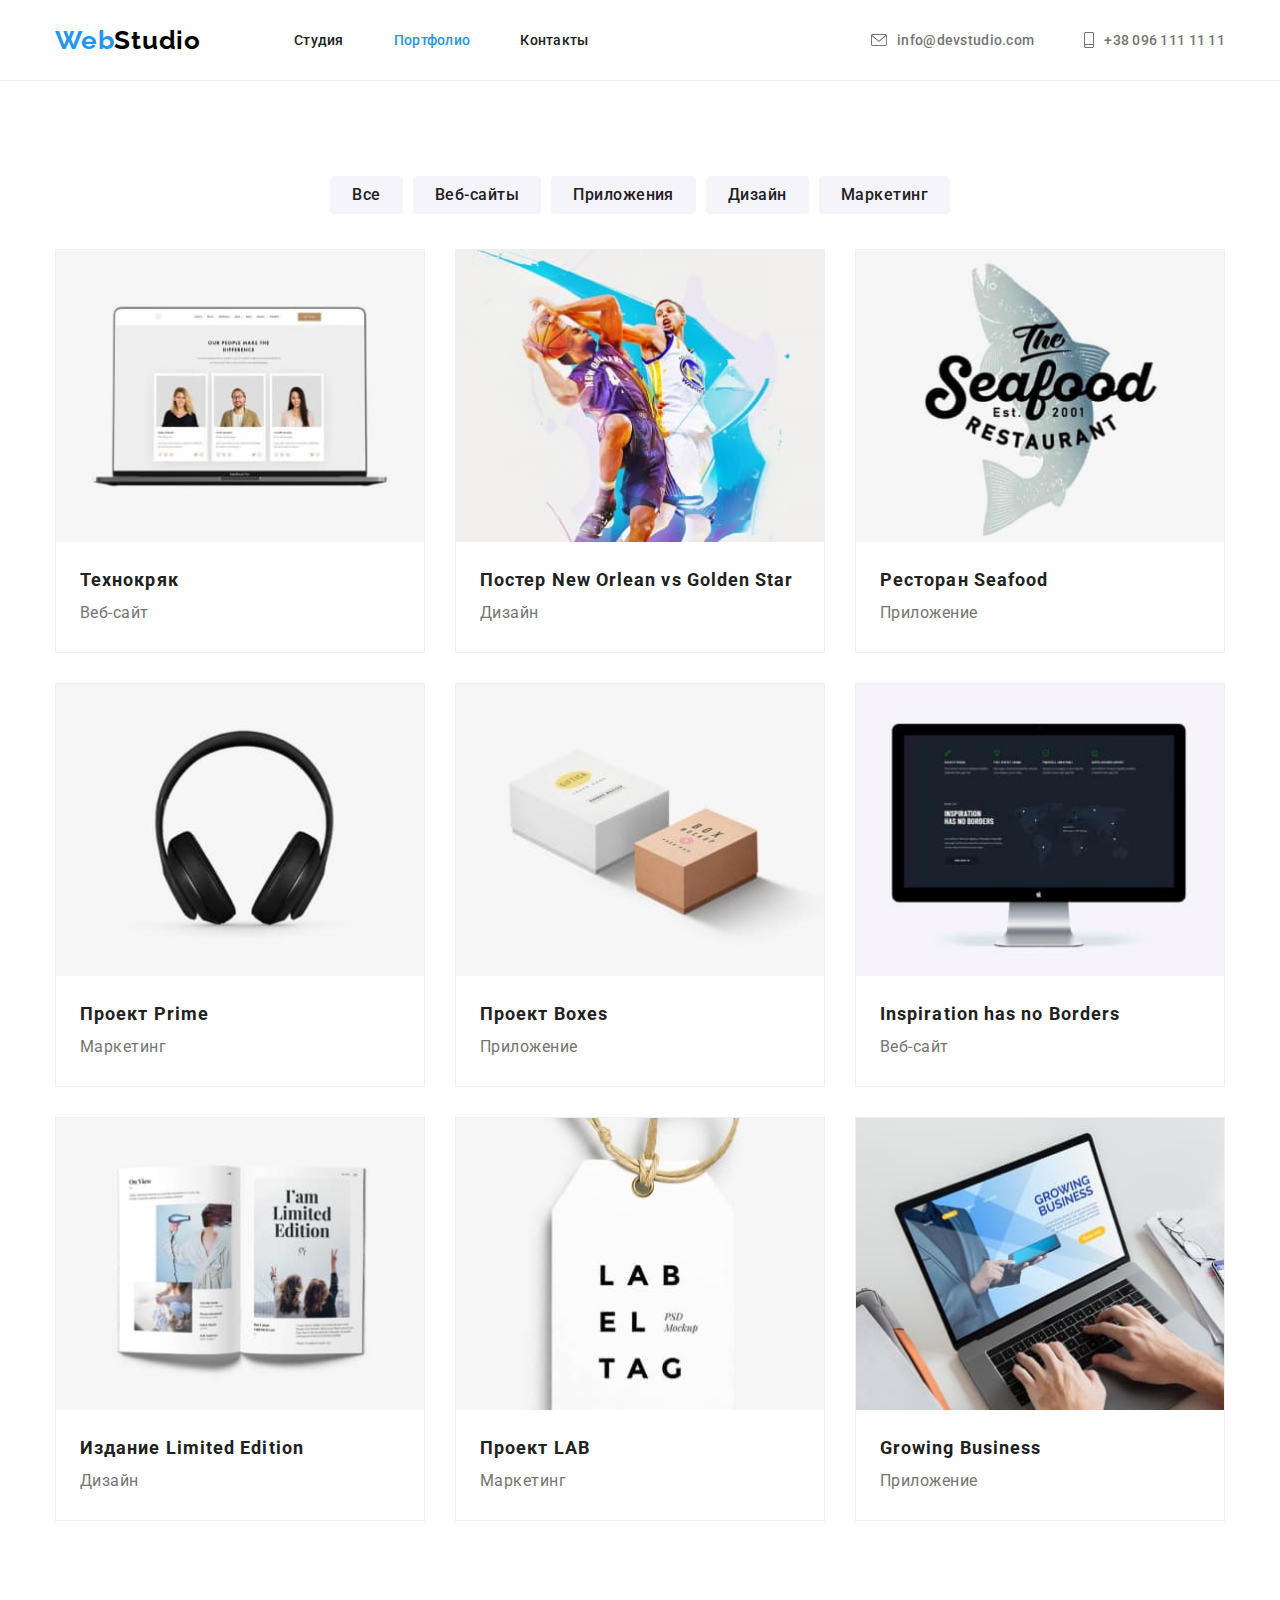
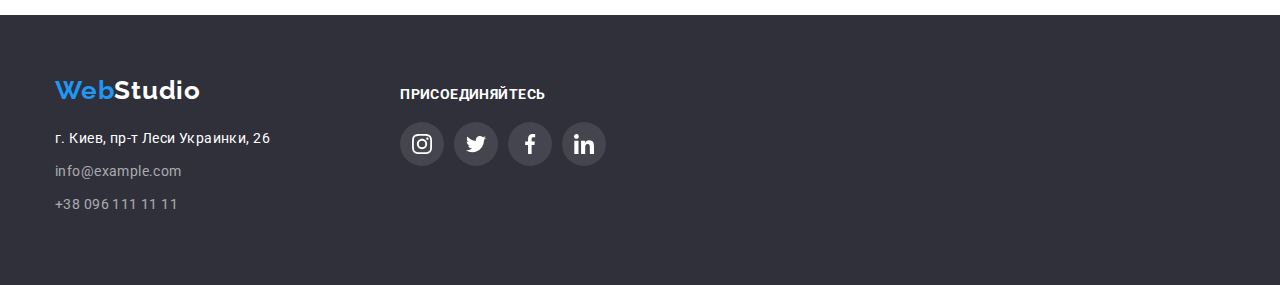
==== portfolio.html @ d2e9e51d "Add project" ====
<!DOCTYPE html>
<html lang="ru">
<head>
    <meta charset="UTF-8">
    <meta name="viewport" content="width=device-width, initial-scale=1.0">
    <title>WebStudio</title>
    <link rel="stylesheet" href="https://cdnjs.cloudflare.com/ajax/libs/modern-normalize/1.0.0/modern-normalize.min.css">
    <link rel="stylesheet" href="./css/styles.css"/>
    <link href="https://fonts.googleapis.com/css2?family=Raleway:wght@700&family=Roboto:wght@400;500;700;900&display=swap" rel="stylesheet">
</head>
<body>
    <!-- Шапка -->
    <header class="border">
        <nav class="container heder-nav">
            <a href="./index.html" class="logo-header"><span class="logo">Web</span>Studio</a>
            <ul class="site-nav list">
                <li class="item">
                    <a href="./index.html" class="link">Студия</a>
                </li>
                <li class="item">
                    <a href="" class="link current">Портфолио</a>
                </li>
                <li class="item">
                    <a href="" class="link">Контакты</a>
                </li>
            </ul>
            <ul class="contacts-nav list">
                <li class="item">
                    <a class="header-contacts connect-icon" href="mailto:info@devstudio.com">
                        <svg class="envelope connect-icon">
                            <use href="./images/sprite.svg#envelope"></use>
                        </svg>
                        info@devstudio.com
                    </a>
                </li>
                <li class="item item-contacts">
                    <a class="header-contacts connect-icon" href="tel:380961111111">
                        <svg class="smartphone connect-icon">
                            <use href="./images/sprite.svg#smartphone"></use>
                        </svg>
                        +38 096 111 11 11</a>
                </li>
            </ul>
        </nav>
    </header>
    
    <main>
        <!-- Portfolio -->
        <section class="section">
            <div class="container">
                <h1 class="hidden">Portfolio</h1>
                <ul class="filters-button list">
                    <li class="button-item">
                        <button type="button" class="portfolio-button primary">Все</button>
                    </li>
                    <li class="button-item">
                        <button type="button" class="portfolio-button secondary">Веб-сайты</button>
                    </li>
                    <li class="button-item">
                        <button type="button" class="portfolio-button secondary">Приложения</button>
                    </li>
                    <li class="button-item">
                        <button type="button" class="portfolio-button secondary">Дизайн</button>
                    </li>
                    <li class="button-item">
                        <button type="button" class="portfolio-button secondary">Маркетинг</button>
                    </li>
                </ul>
                <ul class="projects list">
                    <li class="project-bg project-item">
                        <a href="" class="link-list">
                            <div>
                                <img class="poster" src="./images/technokryak.jpg" width="370" alt="Ноутбук с открытой страницей магазина">
                            </div>
                            <div class="indent">
                                <h3 class="project-title">Технокряк</h3>
                                <p class="product-text">Веб-сайт</p>
                            </div>
                        </a>
                    </li>
                    <li class="project-bg project-item">
                        <a href="" class="link-list">
                            <div>
                                <img class="poster" src="./images/poster.jpg" width="370" alt="Постер с двумя баскетболистами">
                            </div>
                            <div class="indent">
                                <h3 class="project-title">Постер New Orlean vs Golden Star</h3>
                                <p class="product-text">Дизайн</p>
                            </div>
                        </a>
                    </li>
                    <li class="project-bg project-item">
                        <a href="" class="link-list">
                            <div>
                                <img class="poster" src="./images/restourant.jpg" width="370" alt="Вывеска с названием ресторана">
                            </div>
                            <div class="indent">
                                <h3 class="project-title">Ресторан Seafood</h3>
                                <p class="product-text">Приложение</p>
                            </div>
                        </a>
                    </li>
                    <li class="project-bg project-item">
                        <a href="" class="link-list">
                            <div>
                                <img class="poster" src="./images/prime.jpg" width="370" alt="Наушники">
                            </div>
                            <div class="indent">
                                <h3 class="project-title">Проект Prime</h3>
                                <p class="product-text">Маркетинг</p>    
                            </div>
                        </a>
                    </li>
                    <li class="project-bg project-item">
                        <a href="" class="link-list">
                            <div>
                                <img class="poster" src="./images/boxes.jpg" width="370" alt="Две маленькие коробки">
                            </div>
                            <div class="indent">
                                <h3 class="project-title">Проект Boxes</h3>
                                <p class="product-text">Приложение</p>
                            </div>
                        </a>
                    </li>
                    <li class="project-bg project-item">
                        <a href="" class="link-list">
                            <div>
                                <img class="poster" src="./images/computer.jpg" width="370" alt="Настольный компьютер">
                            </div>
                            <div class="indent">
                                <h3 class="project-title">Inspiration has no Borders</h3>
                                <p class="product-text">Веб-сайт</p>
                            </div>
                        </a>
                    </li>
                    <li class="project-bg project-item">
                        <a href="" class="link-list">
                            <div>
                                <img class="poster" src="./images/magazine.jpg" width="370" alt="Раскрытый журнал">
                            </div>
                            <div class="indent">
                                <h3 class="project-title">Издание Limited Edition</h3>
                                <p class="product-text">Дизайн</p>
                            </div>
                        </a>
                    </li>
                    <li class="project-bg project-item">
                        <a href="" class="link-list">
                            <div>
                                <img class="poster" src="./images/lab.jpg" width="370" alt="Этикетка">
                            </div>
                            <div class="indent">
                                <h3 class="project-title">Проект LAB</h3>
                                <p class="product-text">Маркетинг</p>
                            </div>
                        </a>
                    </li>
                    <li class="project-bg project-item">
                        <a href="" class="link-list">
                            <div>
                                <img class="poster" src="./images/laptop.jpg" width="370" alt="Ноутбук с открытым приложением">
                            </div>
                            <div class="indent">
                                <h3 class="project-title">Growing Business</h3>
                                <p class="product-text">Приложение</p>
                            </div>
                        </a>
                    </li>
                </ul>
            </div>
        </section>
    </main>

    <!-- footer -->
    <footer class="accent">
        <div class="container">
            <div class="footer block">
                <a href="" class="logo-footer"><span class="logo">Web</span>Studio</a>
                <address>
                    <p class="address-text">г. Киев, пр-т Леси Украинки, 26</p>
                    <a href="mailto:info@example.com" class="footer-contacts">info@example.com</a><br>
                    <a href="tel:380961111111" class="footer-contacts">+38 096 111 11 11</a>
                </address>
            </div>
            <div class="footer block">
                <h3 class="social">присоединяйтесь</h3>
                <ul class="list social-icon-list">
                    <li class="item social-icon-item">
                        <a class="link social-icon-link footer-icon" href="https://www.instagram.com/" aria-label="ссылка Инстаграм">
                            <svg class="social-icon">
                                <use href="./images/sprite.svg#instagram"></use>
                            </svg>
                        </a>
                    </li>
                    <li class="item social-icon-item">
                        <a class="link social-icon-link footer-icon" href="https://twitter.com/" aria-label="ссылка Твиттер">
                            <svg class="social-icon">
                                <use href="./images/sprite.svg#twitter"></use>
                            </svg>
                        </a>
                    </li>
                    <li class="item social-icon-item">
                        <a class="link social-icon-link footer-icon" href="https://facebook.com/" aria-label="ссылка Фейсбук">
                            <svg class="social-icon">
                                <use href="./images/sprite.svg#facebook"></use>
                            </svg>
                        </a>
                    </li>
                    <li class="item social-icon-item">
                        <a class="link social-icon-link footer-icon" href="https://www.linkedin.com/" aria-label="ссылка Линкедин">
                            <svg class="social-icon">
                                <use href="./images/sprite.svg#linkedin"></use>
                            </svg>
                        </a>
                    </li>
                </ul>
            </div>
        </div>
    </footer>
        
    </body>
    </html>
---- css/styles.css ----
:root {
    --primary-text-color: #212121;
    --secondary-text-color: #757575;
    --title-text-color: #FFFFFF;
    --accent-color: #2196F3;
    --logo-header-color: #000000;
    --footer-contact-color: rgba(255, 255, 255, 0.6);
    --button-bg-color: #F5F4FA;
    --main-background-color: #FFFFFF;
    --secondary-background-color: #2F303A;
    --additional-background-color: #F5F4FA;
    --baner-background-color: #C4C4C4;
}
html {
    box-sizing: border-box;
}
*,
*::before,
*::after {
    box-sizing: inherit;
}
body {
    background-color: var(--main-background-color);
}
img {
    display: block;
    max-width: 100%;
    height: auto;
}
.container {
    margin-left: auto;
    margin-right: auto;
    width: 1200px;
    padding-left: 15px;
    padding-right: 15px;
    /*outline: 1px solid tomato;*/
}
.list {
    padding: 0;
    margin: 0;
    list-style: none;
}

/* background-color */
.section-team {
    background-color: var(--additional-background-color);
}

/* logo */
.logo {
    color: var(--accent-color);
}
.logo-header,
.logo-footer {
    text-decoration: none;
    font-family: Raleway;
    font-style: normal;
    font-weight: bold;
    font-size: 26px;
    line-height: 31px;
    letter-spacing: 0.03em;
}
.logo-header {
    color: var(--logo-header-color);
}
.logo-footer {
    display: inline-block;
    margin-bottom: 20px;
    color: var(--title-text-color);
}

/* nav */
.border {
    border-bottom: 1px solid #ECECEC;
}
.heder-nav {
    display: flex;
    align-items: center;
}
.site-nav {
    display: flex;
    margin-left: 93px;
}
.site-nav .item:not(:last-child) {
    margin-right: 50px;
}

.site-nav .link.current {
    color: var(--accent-color);
}
.site-nav .link {
    display: block;
    padding-top: 32px;
    padding-bottom: 32px;
}

.contacts-nav {
    display: flex;
    align-items: center;
    margin-left: auto;
}
.contacts-nav .header-contacts {
    display: flex;
    align-items: center;
    padding-top: 32px;
    padding-bottom: 32px;
}
.contacts-nav .item + .item {
    margin-left: 50px;
}
.link {
    text-decoration: none;
    font-family: Roboto;
    font-style: normal;
    font-weight: 500;
    font-size: 14px;
    line-height: 16px;
    letter-spacing: 0.02em;

    color: var(--primary-text-color);
}
.link:hover,
.link:focus {
    color: var(--accent-color);
}
.header-contacts {
    text-decoration: none;
    font-family: Roboto;
    font-style: normal;
    font-weight: 500;
    font-size: 14px;
    line-height: 16px;
    letter-spacing: 0.02em;

    color: var(--secondary-text-color);
}
.header-contacts:hover,
.header-contacts:focus {
    color: var(--accent-color);
}
.header-contacts:hover .connect-icon,
.header-contacts:focus .connect-icon {
    fill: var(--accent-color);
}
.envelope {
    margin-right: 10px;
    width: 16px;
    height: 12px;
    fill: var(--secondary-text-color);
}
.smartphone {
    margin-right: 10px;
    width: 10px;
    height: 16px;
    fill: var(--secondary-text-color);
}

/* banner */
.banner {
    display: flex;
    flex-direction: column;
    justify-content: center;
    align-items: center;
    max-width: 1600px;
    min-height: 600px;
    margin-left: auto;
    margin-right: auto;
    margin-bottom: 94px;
    background-image: linear-gradient(
        rgba(47, 48, 58, 0.4),
        rgba(47, 48, 58, 0.4)
       ), 
       url(../images/baner.jpg);
   background-color: var(--baner-background-color);
   background-repeat: no-repeat;
   background-position: center;
   background-size: cover;
   text-align: center;
}
.banner-headline {
    margin-top: 0;
    margin-bottom: 30px;
    font-family: Roboto;
    font-style: normal;
    font-weight: 900;
    font-size: 44px;
    line-height: 60px;
    letter-spacing: 0.06em;
    text-transform: uppercase;

    color: var(--title-text-color);
}

/* button */
.button {
    display: inline-block;
    padding: 10px 32px;
    min-width: 200px;
    border-radius: 4px;
    border: none;
    text-decoration: none;
    font-family: Roboto;
    font-style: normal;
    font-weight: bold;
    font-size: 16px;
    line-height: 30px;
    letter-spacing: 0.06em;
    color: var(--title-text-color);
    background-color: var(--accent-color);
}

/* features */
.section-features {
    margin: 0;
}
.features {
    display: flex;
    flex-wrap: nowrap;
}
.features-item {
    width: calc((100% - 30px * 3) / 4);
    margin-right: 30px;
}
.icon-box {
    display: flex;
    justify-content: center;
    align-items: center;
    width: 270px;
    height: 120px;
    margin-bottom: 30px;
    background-color: var(--additional-background-color);
    border-radius: 4px;
}
.features-icon {
    width: 70px;
    height: 70px;
}
/* .features-item::before {
    display: block;
    content: "";
    height: 120px;
    margin-bottom: 30px;
    background-color: var(--additional-background-color);
    background-size: 70px;
    background-repeat: no-repeat;
    background-position: center;
}
.icon-antenna::before {
    background-image: url(../images/antenna.svg);
}
.icon-clock::before {
    background-image: url(../images/clock.svg);
}
.icon-diagram::before {
    background-image: url(../images/diagram.svg);
}
.icon-astronaut::before {
    background-image: url(../images/astronaut.svg);
}
.features-item:nth-child(4n) {
    margin-right: 0;
} */ 

.hidden {
    font-size: 0;
}
.features .features-title {
    margin-top: 0;
    margin-bottom: 10px;
    font-family: Roboto;
    font-style: normal;
    font-weight: bold;
    font-size: 14px;
    line-height: 16px;
    letter-spacing: 0.03em;
    text-transform: uppercase;
    color: var(--primary-text-color);
}
.features .features-text {
    margin-top: 0;
    margin-bottom: 0;
    font-family: Roboto;
    font-style: normal;
    font-weight: normal;
    font-size: 14px;
    line-height: 24px;
    letter-spacing: 0.03em;
    color: var(--secondary-text-color);
}

/* what we do */
.section-spec {
    padding-top: 94px;
}
.main-activity {
    display: flex;
    flex-wrap: wrap;
    margin-bottom: 94px;
}
.activity-item {
    width: calc((100% - 30px * 2) / 3);
    margin-right: 30px;
}
.activity-item:nth-child(3n) {
    margin-right: 0;
}
.section-heading {
    margin-top: 0;
    margin-bottom: 50px;
    font-family: Roboto;
    font-style: normal;
    font-weight: bold;
    font-size: 36px;
    line-height: 42px;
    text-align: center;
    letter-spacing: 0.03em;
    color: var(--primary-text-color);
}

/* team */
.section-team {
    padding-top: 94px;
    padding-bottom: 94px;
}
.team {
    display: flex;
    flex-wrap: wrap;
}
.team-card {
    width: calc((100% - 30px * 3) / 4);
    margin-right: 30px;
}
.team-card:nth-child(4n) {
    margin-right: 0;
}
.team-title {
    margin-top: 0;
    margin-bottom: 10px;
    font-family: Roboto;
    font-style: normal;
    font-weight: 500;
    font-size: 16px;
    line-height: 19px;
    text-align: center;
    letter-spacing: 0.03em;
    color: var(--primary-text-color);
}
.position-text {
    margin-top: 0;
    margin-bottom: 16px;
    font-family: Roboto;
    font-style: normal;
    font-weight: normal;
    font-size: 16px;
    line-height: 19px;
    text-align: center;
    letter-spacing: 0.03em;
    color: var(--secondary-text-color);
}
.bg-card {
    background-color: var(--main-background-color);
    width: 270px;
    height: 428px;
    box-shadow: 0px 1px 3px rgba(0, 0, 0, 0.12), 0px 1px 1px rgba(0, 0, 0, 0.14), 0px 2px 1px rgba(0, 0, 0, 0.2);
    border-radius: 0px 0px 4px 4px;
}
.team-photo {
    margin-bottom: 30px;
}

/* clients */
.section-clients {
    padding-top: 94px;
}
.client-list {
    display: flex;
    justify-content: center;
    align-items: center;
    margin-bottom: 94px;
}
.company-item {
    margin-right: 30px;
}
.company-item:last-child {
    margin-right: 0;
}
.company-link {
    display: inline-flex;
    justify-content: center;
    align-items: center;
    width: 170px;
    height: 90px;
    border: 1px solid #AFB1B8;
    box-sizing: border-box;
    border-radius: 4px;
    fill: #AFB1B8;
}
.company-link.client-icon:hover  {
    fill: var(--accent-color);
    border: 1px solid var(--accent-color);
}
.client1 {
    width: 44px;
    height: 49px;
}
.client2 {
    width: 40px;
    height: 52px;
}
.client3 {
    width: 41px;
    height: 42px;
}
.client4 {
    width: 80px;
    height: 42px;
}
.client5 {
    width: 59px;
    height: 47px;
}
.client6 {
    width: 88px;
    height: 45px;
}

/* footer*/
.accent {
    background-color: var(--secondary-background-color);
}
.footer {
    display: inline-flex;
    flex-wrap: wrap;
    /* width: calc((100% - 70px * 2) / 3); */
    padding-top: 60px;
    padding-bottom: 60px;
    max-width: 270px;
}
.block {
    margin-right: 70px;
}
.block:last-child {
    margin-right: 0;
}
.address-text {
    margin-top: 0;
    margin-bottom: 9px;
    font-family: Roboto;
    font-style: normal;
    font-weight: normal;
    font-size: 14px;
    line-height: 24px;
    letter-spacing: 0.03em;
    color: var(--title-text-color);
}
.footer-contacts {
    display: inline-block;
    margin-bottom: 9px;
    text-decoration: none;
    font-family: Roboto;
    font-style: normal;
    font-weight: normal;
    font-size: 14px;
    line-height: 24px;
    letter-spacing: 0.03em;
    color: var(--footer-contact-color);
}
.footer-contacts:last-child {
    padding-bottom: 0;
}
.footer-contacts:hover,
.footer-contacts:focus {
    color: var(--accent-color);
}
.social {
    margin-top: 0;
    margin-bottom: 20px;
    font-family: Roboto;
    font-style: normal;
    font-weight: bold;
    font-size: 14px;
    line-height: 16px;
    letter-spacing: 0.03em;
    text-transform: uppercase;
    color: var(--title-text-color);
}

/* icons */
.social-icon-list {
    display: flex;
    justify-content: center;
    align-items: center;
    /* margin-right: 32px;
    margin-left: 32px;
    margin-bottom: 30px; */

}
.social-icon-item:not(:last-child) {
    margin-right: 10px;
  }
.social-icon-link {
    display: flex;
    justify-content: center;
    align-items: center;
    width: 44px;
    height: 44px;
    border-radius: 50%;  
}
.team-icon {
    fill: #AFB1B8;;
}
.social-icon-link:hover .team-icon,
.social-icon-link:focus .team-icon {
    fill: var(--title-text-color);
}
.footer-icon {
    fill: var(--title-text-color);
    background-color: rgba(255, 255, 255, 0.1);
}
.social-icon {
    width: 20px;
    height: 20px;
}
.social-icon-link:hover,
.social-icon-link:focus {
    background-color: var(--accent-color);
}

/* portfolio-page */
.filters-button .button-item:not(:last-child) {
    margin-right: 8px;
}

.filters-button {
    display: flex;
    justify-content: center;
    margin-top: 94px;
    margin-bottom: 34px;
}
.filters-button .portfolio-button {
    display: inline-block;
    min-width: 73px;
    height: 38px;
    padding: 6px 22px;
    text-decoration: none;
    border-radius: 4px;
    border: none;
    margin: 1px;
    font-family: Roboto;
    font-style: normal;
    font-weight: 500;
    font-size: 16px;
    line-height: 26px;
    letter-spacing: 0.03em;
    cursor: pointer;
}
.portfolio-button /*.primary*/ {
    color: var(--title-text-color);
    background-color: var(--accent-color);
}
.portfolio-button /*.secondary*/ {
    color: var(--primary-text-color);
    background-color: var(--button-bg-color);
}
.projects {
    display: flex;
    flex-wrap: wrap;
    padding-bottom: 94px;
}
.project-item {
    width: calc((100% - 30px * 2) / 3);
    margin-right: 30px;
    margin-bottom: 30px;
}
.project-item:nth-child(3n) {
    margin-right: 0;
}
.project-item:nth-last-child(-n+3) {
    margin-bottom: 0;
}
.poster {
    display: block;
    /*margin-bottom: 20px;*/
}
.indent {
    padding-left: 24px;
    padding-right: 24px;
    padding-top: 20px;
    padding-bottom: 20px;
}
.project-bg {
    width: 370px;
    height: 404px;
    border: 1px solid #EEEEEE;
    background-color: var(--main-background-color);
}
.project-bg:hover,
.project-bg:focus {
    box-shadow: 0px 1px 1px rgba(0, 0, 0, 0.12), 
        0px 4px 4px rgba(0, 0, 0, 0.06), 
        1px 4px 6px rgba(0, 0, 0, 0.16);
}
.link-list {
    text-decoration: none;
}
.project-title {
    margin: 0;
    text-decoration: none;
    font-family: Roboto;
    font-style: normal;
    font-weight: bold;
    font-size: 18px;
    line-height: 36px;
    letter-spacing: 0.06em;
    color: var(--primary-text-color);
}
.product-text {
    margin: 0;
    text-decoration: none;
    font-family: Roboto;
    font-style: normal;
    font-weight: normal;
    font-size: 16px;
    line-height: 30px;
    letter-spacing: 0.03em;
    color: var(--secondary-text-color);
}
.portfolio-button:hover,
.portfolio-button:focus {
    color: var(--title-text-color);
    background-color: var(--accent-color);
}
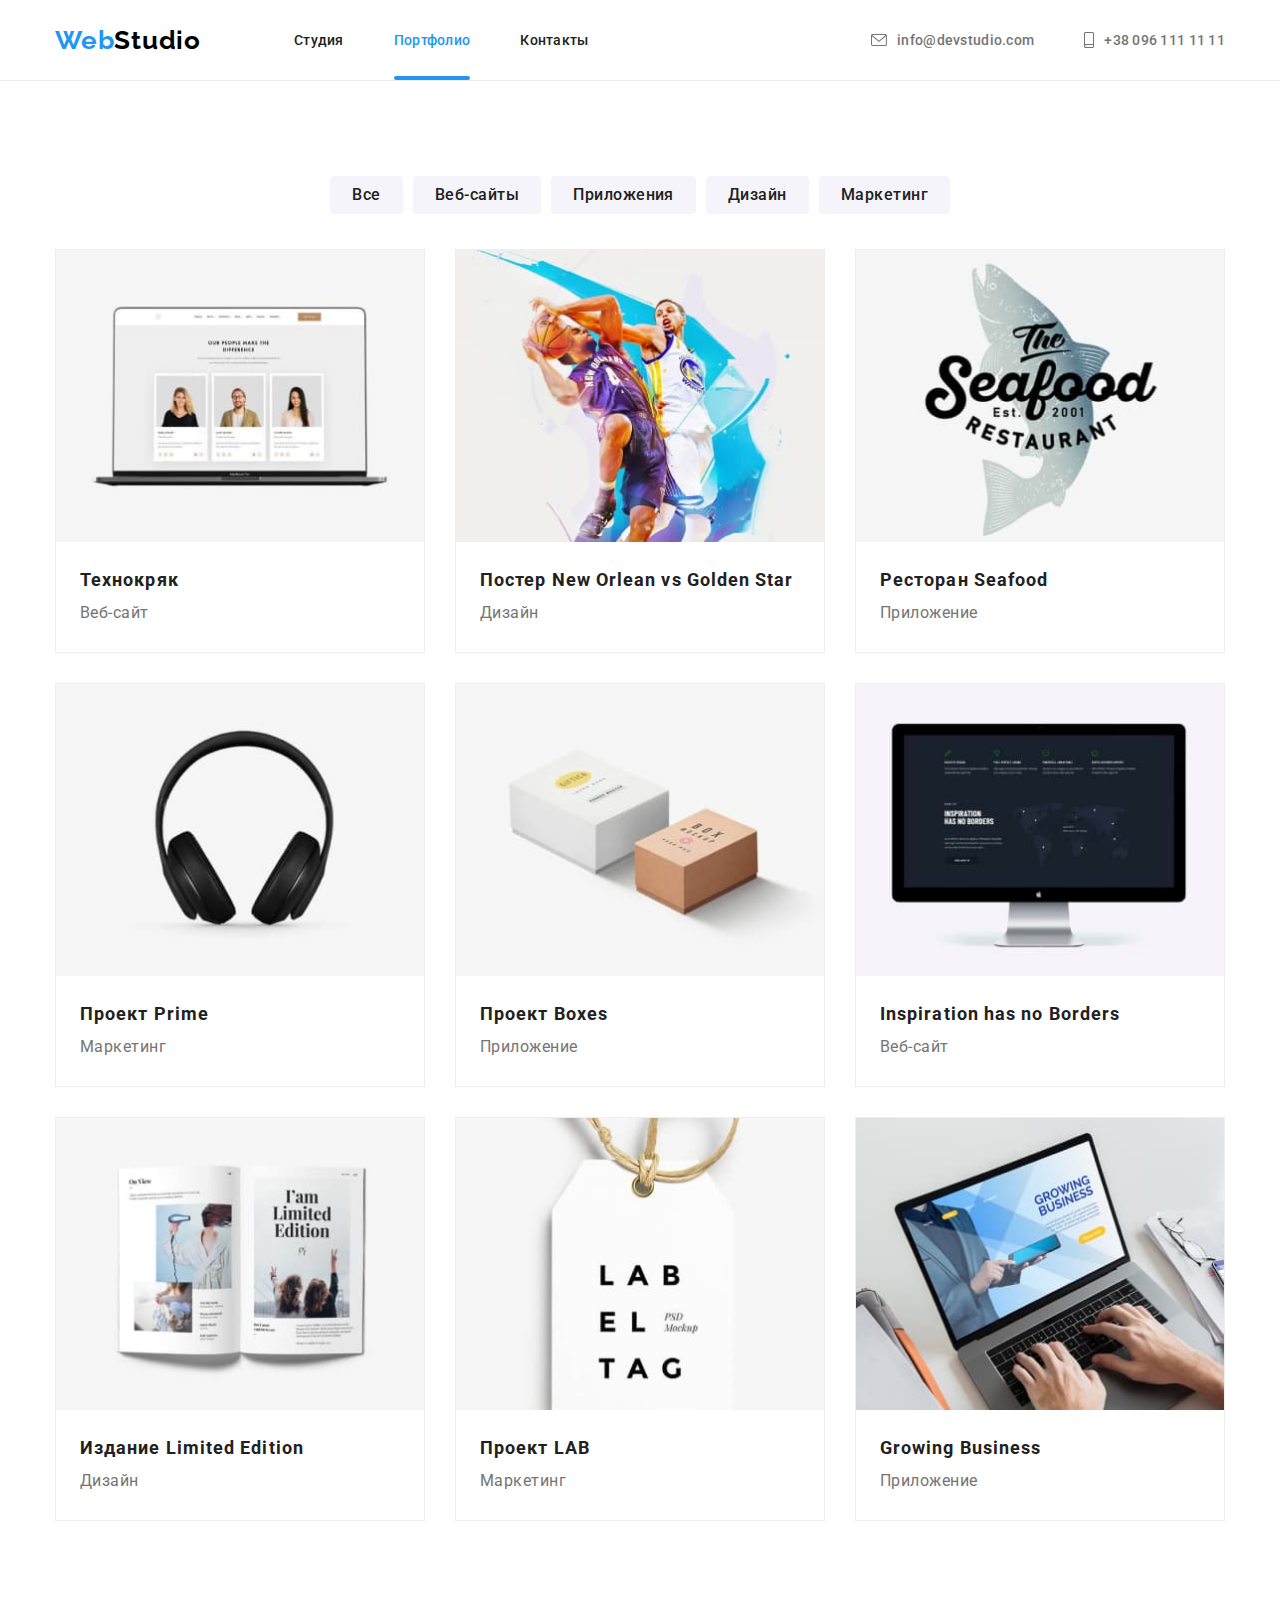
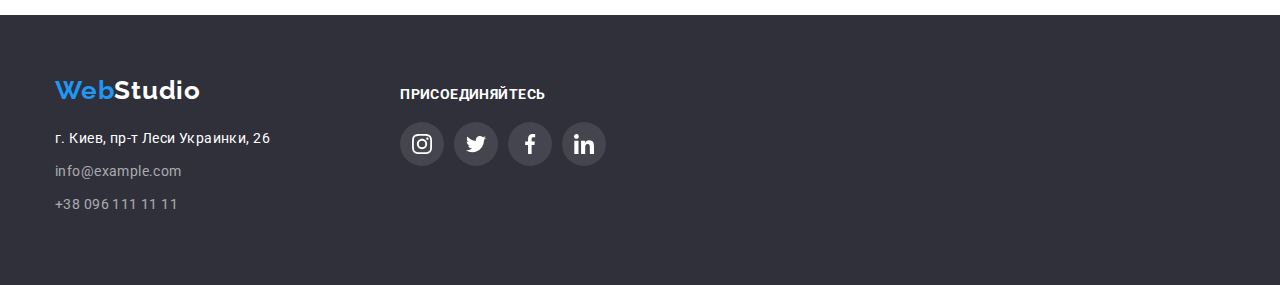
==== commit 36a57f78: "Add effects&js script" ====
--- a/portfolio.html
+++ b/portfolio.html
@@ -51,19 +51,19 @@
                 <h1 class="hidden">Portfolio</h1>
                 <ul class="filters-button list">
                     <li class="button-item">
-                        <button type="button" class="portfolio-button primary">Все</button>
-                    </li>
-                    <li class="button-item">
-                        <button type="button" class="portfolio-button secondary">Веб-сайты</button>
-                    </li>
-                    <li class="button-item">
-                        <button type="button" class="portfolio-button secondary">Приложения</button>
-                    </li>
-                    <li class="button-item">
-                        <button type="button" class="portfolio-button secondary">Дизайн</button>
-                    </li>
-                    <li class="button-item">
-                        <button type="button" class="portfolio-button secondary">Маркетинг</button>
+                        <button type="button" class="portfolio-button">Все</button>
+                    </li>
+                    <li class="button-item">
+                        <button type="button" class="portfolio-button">Веб-сайты</button>
+                    </li>
+                    <li class="button-item">
+                        <button type="button" class="portfolio-button">Приложения</button>
+                    </li>
+                    <li class="button-item">
+                        <button type="button" class="portfolio-button">Дизайн</button>
+                    </li>
+                    <li class="button-item">
+                        <button type="button" class="portfolio-button">Маркетинг</button>
                     </li>
                 </ul>
                 <ul class="projects list">
--- a/css/styles.css
+++ b/css/styles.css
@@ -9,7 +9,7 @@
     --main-background-color: #FFFFFF;
     --secondary-background-color: #2F303A;
     --additional-background-color: #F5F4FA;
-    --baner-background-color: #C4C4C4;
+    --baner-background-color: #c4c4c4;
 }
 html {
     box-sizing: border-box;
@@ -122,6 +122,19 @@
 .link:hover,
 .link:focus {
     color: var(--accent-color);
+}
+.current {
+    position: relative;
+}
+.current::after {
+    content: "";
+    position: absolute;
+    left: 0;
+    bottom: 0;
+    width: 100%;
+    height: 4px;
+    border-radius: 2px;
+    background-color: var(--accent-color);
 }
 .header-contacts {
     text-decoration: none;
@@ -170,7 +183,7 @@
         rgba(47, 48, 58, 0.4),
         rgba(47, 48, 58, 0.4)
        ), 
-       url(../images/baner.jpg);
+       url(../images/banner.jpg);
    background-color: var(--baner-background-color);
    background-repeat: no-repeat;
    background-position: center;
@@ -235,32 +248,6 @@
     width: 70px;
     height: 70px;
 }
-/* .features-item::before {
-    display: block;
-    content: "";
-    height: 120px;
-    margin-bottom: 30px;
-    background-color: var(--additional-background-color);
-    background-size: 70px;
-    background-repeat: no-repeat;
-    background-position: center;
-}
-.icon-antenna::before {
-    background-image: url(../images/antenna.svg);
-}
-.icon-clock::before {
-    background-image: url(../images/clock.svg);
-}
-.icon-diagram::before {
-    background-image: url(../images/diagram.svg);
-}
-.icon-astronaut::before {
-    background-image: url(../images/astronaut.svg);
-}
-.features-item:nth-child(4n) {
-    margin-right: 0;
-} */ 
-
 .hidden {
     font-size: 0;
 }
@@ -291,18 +278,6 @@
 /* what we do */
 .section-spec {
     padding-top: 94px;
-}
-.main-activity {
-    display: flex;
-    flex-wrap: wrap;
-    margin-bottom: 94px;
-}
-.activity-item {
-    width: calc((100% - 30px * 2) / 3);
-    margin-right: 30px;
-}
-.activity-item:nth-child(3n) {
-    margin-right: 0;
 }
 .section-heading {
     margin-top: 0;
@@ -315,6 +290,43 @@
     text-align: center;
     letter-spacing: 0.03em;
     color: var(--primary-text-color);
+}
+.main-activity {
+    display: flex;
+    flex-wrap: wrap;
+    margin-bottom: 94px;
+}
+.activity-item {
+    position: relative;
+    width: calc((100% - 30px * 2) / 3);
+    margin-right: 30px;
+}
+.activity-item:nth-child(3n) {
+    margin-right: 0;
+}
+.activity-item::before {
+    position: absolute;
+    bottom: 0;
+    content: "";
+    width: 100%;
+    height: 70px;
+    background: rgba(47, 48, 58, 0.8);
+}
+.activity-title {
+    position: absolute;
+    bottom: 27px;
+    margin: 0;
+    width: 100%;
+    font-family: Roboto;
+    font-style: normal;
+    font-weight: bold;
+    font-size: 14px;
+    line-height: 16px;
+    text-align: center;
+    letter-spacing: 0.03em;
+    text-transform: uppercase;
+    color: var(--title-text-color);
+
 }
 
 /* team */
@@ -554,11 +566,7 @@
     letter-spacing: 0.03em;
     cursor: pointer;
 }
-.portfolio-button /*.primary*/ {
-    color: var(--title-text-color);
-    background-color: var(--accent-color);
-}
-.portfolio-button /*.secondary*/ {
+.portfolio-button {
     color: var(--primary-text-color);
     background-color: var(--button-bg-color);
 }
@@ -580,7 +588,6 @@
 }
 .poster {
     display: block;
-    /*margin-bottom: 20px;*/
 }
 .indent {
     padding-left: 24px;
@@ -629,4 +636,7 @@
 .portfolio-button:focus {
     color: var(--title-text-color);
     background-color: var(--accent-color);
+    box-shadow: 0px 3px 1px rgba(0, 0, 0, 0.1), 
+        0px 1px 2px rgba(0, 0, 0, 0.08), 
+        0px 2px 2px rgba(0, 0, 0, 0.12);
 }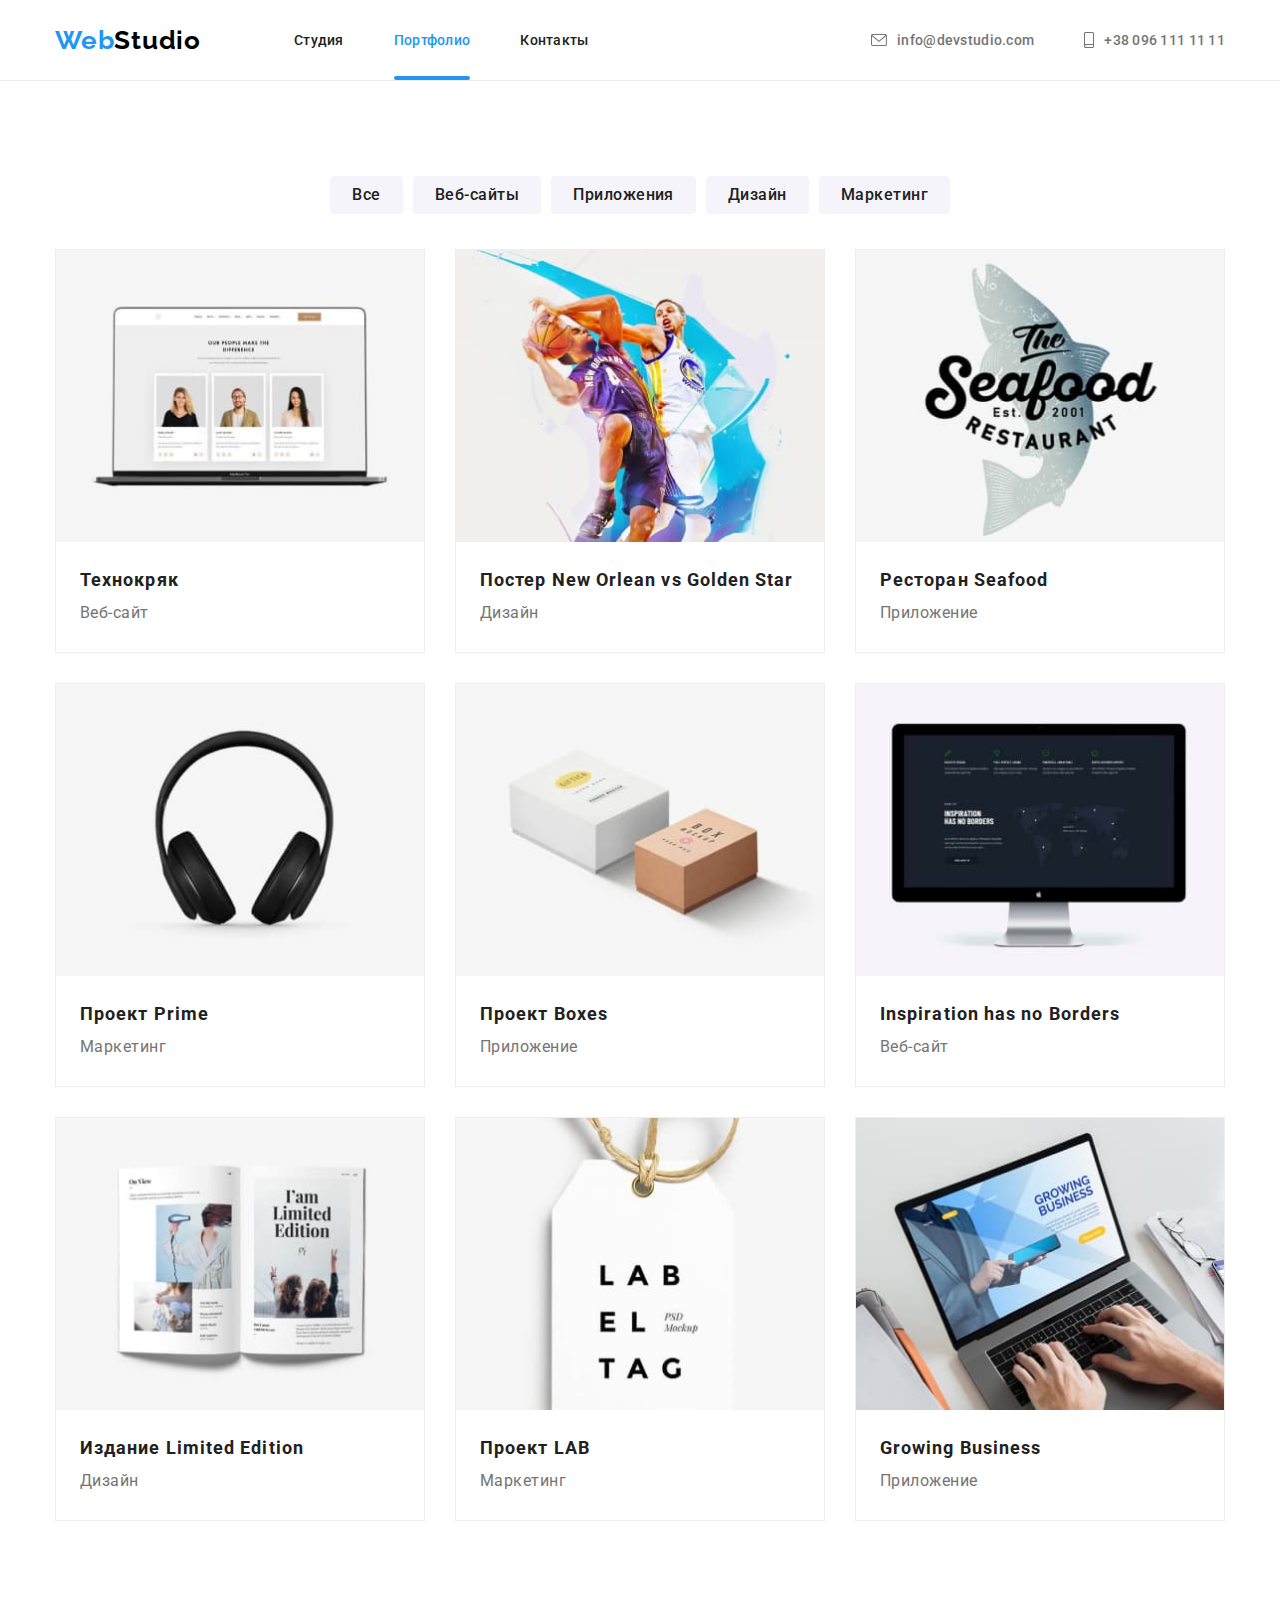
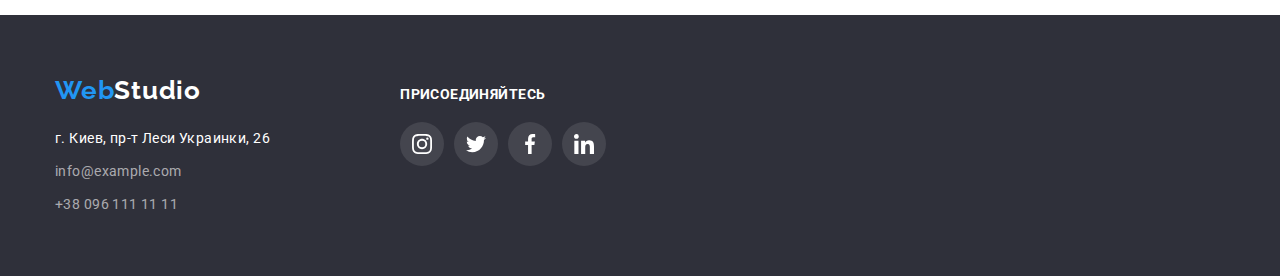
==== commit 7740bfbd: "Add hover effects" ====
--- a/portfolio.html
+++ b/portfolio.html
@@ -51,26 +51,29 @@
                 <h1 class="hidden">Portfolio</h1>
                 <ul class="filters-button list">
                     <li class="button-item">
-                        <button type="button" class="portfolio-button">Все</button>
-                    </li>
-                    <li class="button-item">
-                        <button type="button" class="portfolio-button">Веб-сайты</button>
-                    </li>
-                    <li class="button-item">
-                        <button type="button" class="portfolio-button">Приложения</button>
-                    </li>
-                    <li class="button-item">
-                        <button type="button" class="portfolio-button">Дизайн</button>
-                    </li>
-                    <li class="button-item">
-                        <button type="button" class="portfolio-button">Маркетинг</button>
+                        <button class="portfolio-button" type="button">Все</button>
+                    </li>
+                    <li class="button-item">
+                        <button class="portfolio-button" type="button">Веб-сайты</button>
+                    </li>
+                    <li class="button-item">
+                        <button class="portfolio-button" type="button">Приложения</button>
+                    </li>
+                    <li class="button-item">
+                        <button class="portfolio-button" type="button">Дизайн</button>
+                    </li>
+                    <li class="button-item">
+                        <button class="portfolio-button" type="button">Маркетинг</button>
                     </li>
                 </ul>
                 <ul class="projects list">
-                    <li class="project-bg project-item">
-                        <a href="" class="link-list">
-                            <div>
+                    <li class="project-card project-item">
+                        <a href="" class="link-list">
+                            <div class="cover">
                                 <img class="poster" src="./images/technokryak.jpg" width="370" alt="Ноутбук с открытой страницей магазина">
+                                <div class="cover-project">
+                                    <p class="cover-text">Технокряк это современная площадка распространения коронавируса. Компании используют эту платформу для цифрового шпионажа и атак на защищённые сервера конкурентов.</p>
+                                </div>
                             </div>
                             <div class="indent">
                                 <h3 class="project-title">Технокряк</h3>
@@ -78,10 +81,13 @@
                             </div>
                         </a>
                     </li>
-                    <li class="project-bg project-item">
-                        <a href="" class="link-list">
-                            <div>
+                    <li class="project-card project-item">
+                        <a href="" class="link-list">
+                            <div class="cover">
                                 <img class="poster" src="./images/poster.jpg" width="370" alt="Постер с двумя баскетболистами">
+                                <div class="cover-project">
+                                    <p class="cover-text">Технокряк это современная площадка распространения коронавируса. Компании используют эту платформу для цифрового шпионажа и атак на защищённые сервера конкурентов.</p>
+                                </div>
                             </div>
                             <div class="indent">
                                 <h3 class="project-title">Постер New Orlean vs Golden Star</h3>
@@ -89,10 +95,13 @@
                             </div>
                         </a>
                     </li>
-                    <li class="project-bg project-item">
-                        <a href="" class="link-list">
-                            <div>
+                    <li class="project-card project-item">
+                        <a href="" class="link-list">
+                            <div class="cover">
                                 <img class="poster" src="./images/restourant.jpg" width="370" alt="Вывеска с названием ресторана">
+                                <div class="cover-project">
+                                    <p class="cover-text">Технокряк это современная площадка распространения коронавируса. Компании используют эту платформу для цифрового шпионажа и атак на защищённые сервера конкурентов.</p>
+                                </div>
                             </div>
                             <div class="indent">
                                 <h3 class="project-title">Ресторан Seafood</h3>
@@ -100,10 +109,13 @@
                             </div>
                         </a>
                     </li>
-                    <li class="project-bg project-item">
-                        <a href="" class="link-list">
-                            <div>
+                    <li class="project-card project-item">
+                        <a href="" class="link-list">
+                            <div class="cover">
                                 <img class="poster" src="./images/prime.jpg" width="370" alt="Наушники">
+                                <div class="cover-project">
+                                    <p class="cover-text">Технокряк это современная площадка распространения коронавируса. Компании используют эту платформу для цифрового шпионажа и атак на защищённые сервера конкурентов.</p>
+                                </div>
                             </div>
                             <div class="indent">
                                 <h3 class="project-title">Проект Prime</h3>
@@ -111,10 +123,13 @@
                             </div>
                         </a>
                     </li>
-                    <li class="project-bg project-item">
-                        <a href="" class="link-list">
-                            <div>
-                                <img class="poster" src="./images/boxes.jpg" width="370" alt="Две маленькие коробки">
+                    <li class="project-card project-item">
+                        <a href="" class="link-list">
+                            <div class="cover">
+                                <img class="poster" src="./images/boxes.jpg" width="370" alt="Две маленькие коробки">                          
+                                <div class="cover-project">
+                                    <p class="cover-text">Технокряк это современная площадка распространения коронавируса. Компании используют эту платформу для цифрового шпионажа и атак на защищённые сервера конкурентов.</p>
+                                </div>
                             </div>
                             <div class="indent">
                                 <h3 class="project-title">Проект Boxes</h3>
@@ -122,10 +137,13 @@
                             </div>
                         </a>
                     </li>
-                    <li class="project-bg project-item">
-                        <a href="" class="link-list">
-                            <div>
+                    <li class="project-card project-item">
+                        <a href="" class="link-list">
+                            <div class="cover">
                                 <img class="poster" src="./images/computer.jpg" width="370" alt="Настольный компьютер">
+                                <div class="cover-project">
+                                    <p class="cover-text">Технокряк это современная площадка распространения коронавируса. Компании используют эту платформу для цифрового шпионажа и атак на защищённые сервера конкурентов.</p>
+                                </div>
                             </div>
                             <div class="indent">
                                 <h3 class="project-title">Inspiration has no Borders</h3>
@@ -133,10 +151,13 @@
                             </div>
                         </a>
                     </li>
-                    <li class="project-bg project-item">
-                        <a href="" class="link-list">
-                            <div>
+                    <li class="project-card project-item">
+                        <a href="" class="link-list">
+                            <div class="cover">
                                 <img class="poster" src="./images/magazine.jpg" width="370" alt="Раскрытый журнал">
+                                <div class="cover-project">
+                                    <p class="cover-text">Технокряк это современная площадка распространения коронавируса. Компании используют эту платформу для цифрового шпионажа и атак на защищённые сервера конкурентов.</p>
+                                </div>
                             </div>
                             <div class="indent">
                                 <h3 class="project-title">Издание Limited Edition</h3>
@@ -144,10 +165,13 @@
                             </div>
                         </a>
                     </li>
-                    <li class="project-bg project-item">
-                        <a href="" class="link-list">
-                            <div>
+                    <li class="project-card project-item">
+                        <a href="" class="link-list">
+                            <div class="cover">
                                 <img class="poster" src="./images/lab.jpg" width="370" alt="Этикетка">
+                                <div class="cover-project">
+                                    <p class="cover-text">Технокряк это современная площадка распространения коронавируса. Компании используют эту платформу для цифрового шпионажа и атак на защищённые сервера конкурентов.</p>
+                                </div>
                             </div>
                             <div class="indent">
                                 <h3 class="project-title">Проект LAB</h3>
@@ -155,10 +179,13 @@
                             </div>
                         </a>
                     </li>
-                    <li class="project-bg project-item">
-                        <a href="" class="link-list">
-                            <div>
+                    <li class="project-card project-item">
+                        <a href="" class="link-list">
+                            <div class="cover">
                                 <img class="poster" src="./images/laptop.jpg" width="370" alt="Ноутбук с открытым приложением">
+                                <div class="cover-project">
+                                    <p class="cover-text">Технокряк это современная площадка распространения коронавируса. Компании используют эту платформу для цифрового шпионажа и атак на защищённые сервера конкурентов.</p>
+                                </div>
                             </div>
                             <div class="indent">
                                 <h3 class="project-title">Growing Business</h3>
--- a/css/styles.css
+++ b/css/styles.css
@@ -9,7 +9,7 @@
     --main-background-color: #FFFFFF;
     --secondary-background-color: #2F303A;
     --additional-background-color: #F5F4FA;
-    --baner-background-color: #c4c4c4;
+    --baner-background-color: #C4C4C4;
 }
 html {
     box-sizing: border-box;
@@ -116,8 +116,8 @@
     font-size: 14px;
     line-height: 16px;
     letter-spacing: 0.02em;
-
     color: var(--primary-text-color);
+    transition: color 250ms cubic-bezier(0.4, 0, 0.2, 1);
 }
 .link:hover,
 .link:focus {
@@ -144,8 +144,9 @@
     font-size: 14px;
     line-height: 16px;
     letter-spacing: 0.02em;
-
     color: var(--secondary-text-color);
+    transition: color 250ms cubic-bezier(0.4, 0, 0.2, 1);
+
 }
 .header-contacts:hover,
 .header-contacts:focus {
@@ -160,12 +161,16 @@
     width: 16px;
     height: 12px;
     fill: var(--secondary-text-color);
+    transition: fill 250ms cubic-bezier(0.4, 0, 0.2, 1);
+
 }
 .smartphone {
     margin-right: 10px;
     width: 10px;
     height: 16px;
     fill: var(--secondary-text-color);
+    transition: fill 250ms cubic-bezier(0.4, 0, 0.2, 1);
+
 }
 
 /* banner */
@@ -200,7 +205,6 @@
     line-height: 60px;
     letter-spacing: 0.06em;
     text-transform: uppercase;
-
     color: var(--title-text-color);
 }
 
@@ -211,6 +215,7 @@
     min-width: 200px;
     border-radius: 4px;
     border: none;
+    cursor: pointer;
     text-decoration: none;
     font-family: Roboto;
     font-style: normal;
@@ -220,6 +225,63 @@
     letter-spacing: 0.06em;
     color: var(--title-text-color);
     background-color: var(--accent-color);
+}
+/* modal window */
+.backdrop {
+    position: fixed;
+    top: 0;
+    left: 0;
+    z-index: 1;
+    width: 100%;
+    height: 100%;
+    background-color: rgba(0, 0, 0, 0.2);
+    transition: opacity 250ms cubic-bezier(0.4, 0, 0.2, 1);
+}
+.backdrop.is-hidden {
+    opacity: 0;
+    pointer-events: none;
+}
+.backdrop.is-hidden .modal-window {
+    transform: translate(-50%, -50%) scale(0.7);
+}
+.modal-window {
+    position: absolute;
+    top: 50%;
+    left: 50%;
+    transform: translate(-50%, -50%) scale(1);
+    transition: transform 250ms cubic-bezier(0.4, 0, 0.2, 1), opacity 250ms cubic-bezier(0.4, 0, 0.2, 1);
+    width: 528px;
+    height: 581px;
+    background-color: var(--main-background-color);
+    box-shadow: 0px 1px 3px rgba(0, 0, 0, 0.12), 
+        0px 1px 1px rgba(0, 0, 0, 0.14), 
+        0px 2px 1px rgba(0, 0, 0, 0.2);
+    border-radius: 4px;
+}
+.modal-batton {
+    position: absolute;
+    top: 8px;
+    right: 8px;
+    width: 30px;
+    height: 30px;
+    border-radius: 50%;
+    background-color: var(--main-background-color);
+    border: 1px solid rgba(0, 0, 0, 0.1);
+    cursor: pointer;
+}
+.close {
+    position: absolute;
+    top: 50%;
+    left: 50%;
+    transform: translate(-50%, -50%);
+    width: 18px;
+    height: 18px;
+    fill: var(--logo-header-color);
+    transition:  fill 250ms cubic-bezier(0.4, 0, 0.2, 1);
+}
+.modal-batton:hover .close,
+.modal-batton:focus .close {
+    fill: var(--accent-color);
 }
 
 /* features */
@@ -326,7 +388,6 @@
     letter-spacing: 0.03em;
     text-transform: uppercase;
     color: var(--title-text-color);
-
 }
 
 /* team */
@@ -388,7 +449,7 @@
     display: flex;
     justify-content: center;
     align-items: center;
-    margin-bottom: 94px;
+    margin-bottom: 94px;    
 }
 .company-item {
     margin-right: 30px;
@@ -402,38 +463,16 @@
     align-items: center;
     width: 170px;
     height: 90px;
+    fill: #AFB1B8;
     border: 1px solid #AFB1B8;
     box-sizing: border-box;
     border-radius: 4px;
-    fill: #AFB1B8;
-}
-.company-link.client-icon:hover  {
+    transition: fill 250ms cubic-bezier(0.4, 0, 0.2, 1), border 250ms cubic-bezier(0.4, 0, 0.2, 1);
+}
+.company-link.client-icon:hover,
+.company-link.client-icon:focus {
     fill: var(--accent-color);
     border: 1px solid var(--accent-color);
-}
-.client1 {
-    width: 44px;
-    height: 49px;
-}
-.client2 {
-    width: 40px;
-    height: 52px;
-}
-.client3 {
-    width: 41px;
-    height: 42px;
-}
-.client4 {
-    width: 80px;
-    height: 42px;
-}
-.client5 {
-    width: 59px;
-    height: 47px;
-}
-.client6 {
-    width: 88px;
-    height: 45px;
 }
 
 /* footer*/
@@ -476,9 +515,10 @@
     line-height: 24px;
     letter-spacing: 0.03em;
     color: var(--footer-contact-color);
+    transition: color 250ms cubic-bezier(0.4, 0, 0.2, 1);
 }
 .footer-contacts:last-child {
-    padding-bottom: 0;
+    margin-bottom: 0;
 }
 .footer-contacts:hover,
 .footer-contacts:focus {
@@ -502,10 +542,6 @@
     display: flex;
     justify-content: center;
     align-items: center;
-    /* margin-right: 32px;
-    margin-left: 32px;
-    margin-bottom: 30px; */
-
 }
 .social-icon-item:not(:last-child) {
     margin-right: 10px;
@@ -516,10 +552,11 @@
     align-items: center;
     width: 44px;
     height: 44px;
-    border-radius: 50%;  
+    border-radius: 50%;
+    transition: background-color 250ms cubic-bezier(0.4, 0, 0.2, 1);
 }
 .team-icon {
-    fill: #AFB1B8;;
+    fill: #AFB1B8;
 }
 .social-icon-link:hover .team-icon,
 .social-icon-link:focus .team-icon {
@@ -532,6 +569,7 @@
 .social-icon {
     width: 20px;
     height: 20px;
+    transition: fill 250ms cubic-bezier(0.4, 0, 0.2, 1);
 }
 .social-icon-link:hover,
 .social-icon-link:focus {
@@ -542,7 +580,6 @@
 .filters-button .button-item:not(:last-child) {
     margin-right: 8px;
 }
-
 .filters-button {
     display: flex;
     justify-content: center;
@@ -565,7 +602,7 @@
     line-height: 26px;
     letter-spacing: 0.03em;
     cursor: pointer;
-}
+    transition: color 250ms cubic-bezier(0.4, 0, 0.2, 1), background-color 250ms cubic-bezier(0.4, 0, 0.2, 1), box-shadow 250ms cubic-bezier(0.4, 0, 0.2, 1);}
 .portfolio-button {
     color: var(--primary-text-color);
     background-color: var(--button-bg-color);
@@ -585,6 +622,54 @@
 }
 .project-item:nth-last-child(-n+3) {
     margin-bottom: 0;
+}
+.project-card {
+    width: 370px;
+    height: 404px;
+    border: 1px solid #EEEEEE;
+    background-color: var(--main-background-color);
+    transition: box-shadow 250ms cubic-bezier(0.4, 0, 0.2, 1);
+}
+.project-card:hover,
+.project-card:focus {
+    box-shadow: 0px 1px 1px rgba(0, 0, 0, 0.12), 
+        0px 4px 4px rgba(0, 0, 0, 0.06), 
+        1px 4px 6px rgba(0, 0, 0, 0.16);
+}
+.cover {
+    position: relative;
+    overflow: hidden;
+}
+.cover-project {
+    position: absolute;
+    top: 0;
+    left: 0;
+    width: 100%;
+    height: 100%;
+    background-color: rgba(33, 150, 243, 0.9);
+    transform: translateY(100%);
+    transition: transform 250ms cubic-bezier(0.4, 0, 0.2, 1);
+    
+}
+.cover-text {
+    position: absolute;
+    left: 0;
+    top: 0;
+    width: 100%;
+    height: 100%;
+    display: flex;
+    align-items: center;
+    padding-left: 24px;
+    padding-right: 24px;
+    margin: 0;
+    font-style: normal;
+    font-weight: 400;
+    font-size: 18px;
+    line-height: 1.56;
+    color: var(--title-text-color);
+}
+.project-card:hover .cover-project {
+    transform: translateY(0);
 }
 .poster {
     display: block;
@@ -594,18 +679,6 @@
     padding-right: 24px;
     padding-top: 20px;
     padding-bottom: 20px;
-}
-.project-bg {
-    width: 370px;
-    height: 404px;
-    border: 1px solid #EEEEEE;
-    background-color: var(--main-background-color);
-}
-.project-bg:hover,
-.project-bg:focus {
-    box-shadow: 0px 1px 1px rgba(0, 0, 0, 0.12), 
-        0px 4px 4px rgba(0, 0, 0, 0.06), 
-        1px 4px 6px rgba(0, 0, 0, 0.16);
 }
 .link-list {
     text-decoration: none;
